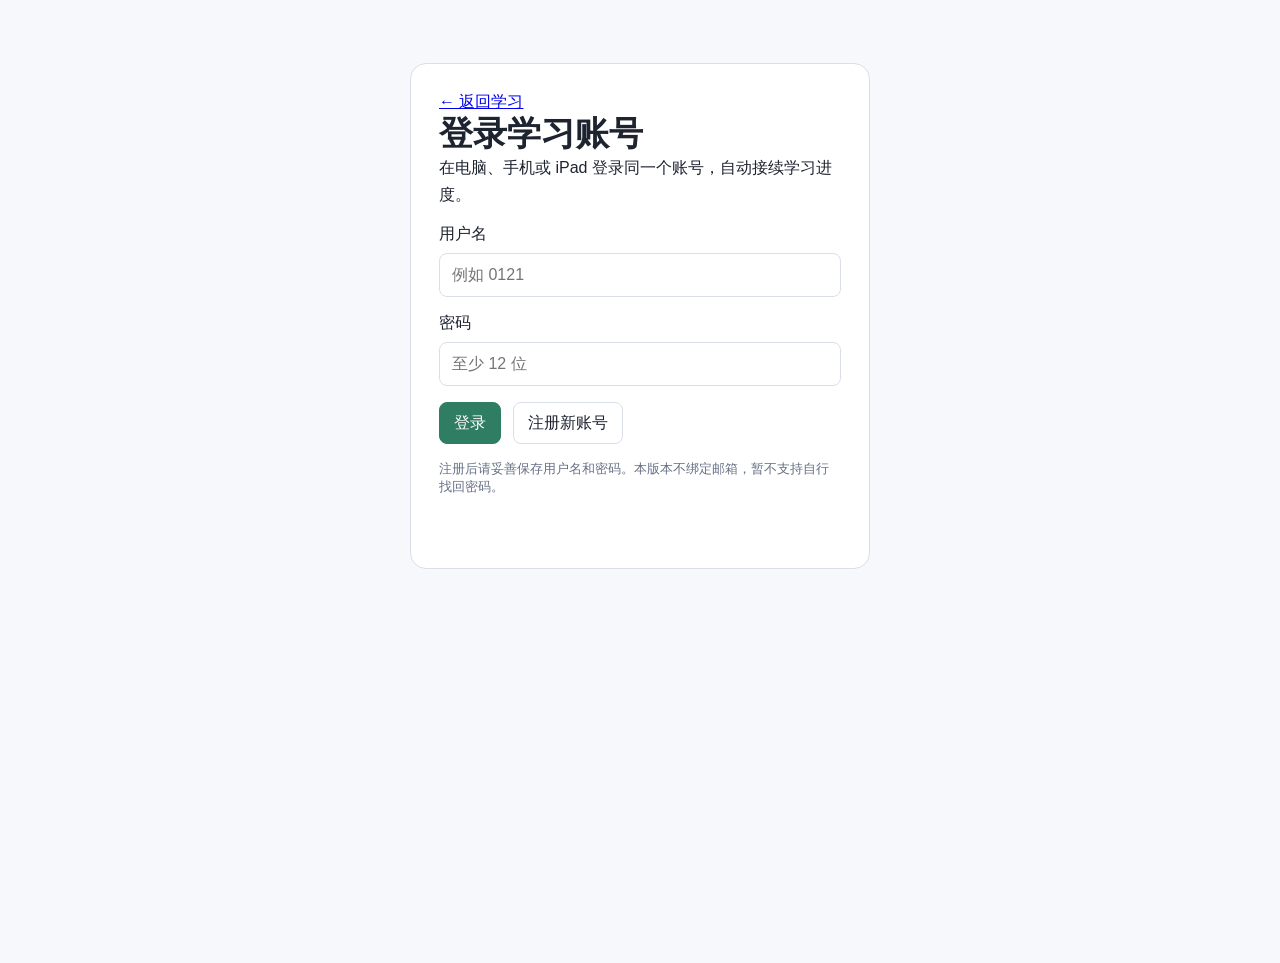
==== account.html @ 09f3261d "Add username-based cloud sync and apparel/swimwear workplace vocabulary" ====
<!doctype html>
<html lang="zh-CN">
<head><meta charset="utf-8"><meta name="viewport" content="width=device-width, initial-scale=1">
<title>学习账号 · TOEIC 700</title><link rel="stylesheet" href="./styles.css?v=cloud-v1">
<style>body{display:block}.auth-card{max-width:460px;margin:7vh auto;padding:28px;background:white;border:1px solid var(--line);border-radius:16px}.auth-card form{display:grid;gap:16px}.auth-card label{display:grid;gap:8px}.auth-card input{padding:12px;border:1px solid var(--line);border-radius:8px;min-width:0}.auth-card p{line-height:1.7}.auth-actions{display:flex;gap:12px;flex-wrap:wrap}.auth-card small{color:var(--muted)}#auth-status{min-height:28px}@media(max-width:500px){.auth-card{margin:20px 12px}}</style>
</head><body><main class="auth-card">
<a href="./">← 返回学习</a><h1>登录学习账号</h1>
<p>在电脑、手机或 iPad 登录同一个账号，自动接续学习进度。</p>
<form id="auth-form">
<label>用户名<input id="username" autocomplete="username" required minlength="3" maxlength="32" pattern="[A-Za-z0-9_\-]{3,32}" placeholder="例如 0121"></label>
<label>密码<input id="password" type="password" autocomplete="current-password" required minlength="12" maxlength="128" placeholder="至少 12 位"></label>
<div class="auth-actions"><button class="primary" type="submit">登录</button><button id="register" type="button">注册新账号</button></div>
<small>注册后请妥善保存用户名和密码。本版本不绑定邮箱，暂不支持自行找回密码。</small>
</form><p id="auth-status" role="status" aria-live="polite"></p>
</main>
<script src="./supabase-config.js?v=cloud-v1"></script>
<script src="./supabase-client-vendor.js?v=2.102.0"></script>
<script src="./cloud-client.js?v=cloud-v1"></script>
<script src="./auth-page.js?v=cloud-v1"></script>
</body></html>
---- styles.css ----
:root {
  color-scheme: light;
  --ink: #1d232f;
  --muted: #667085;
  --line: #d9dee8;
  --paper: #f7f8fb;
  --panel: #ffffff;
  --green: #2f7d62;
  --blue: #315f9f;
  --red: #b4483b;
  --yellow: #f0b64d;
  --shadow: 0 18px 48px rgba(29, 35, 47, 0.12);
}

* {
  box-sizing: border-box;
}

body {
  margin: 0;
  min-height: 100vh;
  display: grid;
  grid-template-columns: 260px 1fr;
  color: var(--ink);
  background: var(--paper);
  font-family: "Segoe UI", "Microsoft YaHei", Arial, sans-serif;
}

button,
input,
select {
  font: inherit;
}

button,
select {
  min-height: 42px;
  border: 1px solid var(--line);
  border-radius: 8px;
  background: #fff;
  color: var(--ink);
  padding: 0 14px;
  cursor: pointer;
}

button:hover,
select:hover {
  border-color: var(--blue);
}

.primary {
  border-color: var(--green);
  background: var(--green);
  color: #fff;
}

.sidebar {
  min-height: 100vh;
  padding: 24px;
  background: #1d232f;
  color: #fff;
}

.brand {
  display: flex;
  align-items: center;
  gap: 12px;
  margin-bottom: 32px;
}

.brand-mark {
  display: grid;
  place-items: center;
  width: 54px;
  height: 54px;
  border-radius: 8px;
  background: var(--yellow);
  color: #1d232f;
  font-weight: 800;
}

.brand strong,
.brand span {
  display: block;
}

.brand span {
  color: #bfc7d5;
  font-size: 13px;
  margin-top: 4px;
}

.tabs {
  display: grid;
  gap: 8px;
}

.tab {
  width: 100%;
  justify-content: flex-start;
  text-align: left;
  border-color: transparent;
  background: transparent;
  color: #d7ddea;
}

.tab.active,
.tab:hover {
  background: #303949;
  color: #fff;
}

.app {
  padding: 32px;
  overflow: auto;
}

.panel {
  display: none;
}

.panel.active {
  display: block;
}

.page-head {
  display: flex;
  align-items: flex-start;
  justify-content: space-between;
  gap: 20px;
  margin-bottom: 24px;
}

.eyebrow {
  margin: 0 0 8px;
  color: var(--green);
  font-weight: 700;
  letter-spacing: 0;
}

h1,
h2,
p {
  margin-top: 0;
}

h1 {
  margin-bottom: 0;
  font-size: 34px;
  line-height: 1.2;
}

.score-card,
.metrics article,
.flashcard,
.quiz,
.timer,
.score-form,
.history,
.mistakes {
  background: var(--panel);
  border: 1px solid var(--line);
  border-radius: 8px;
  box-shadow: var(--shadow);
}

.score-card {
  min-width: 170px;
  padding: 18px;
}

.score-card span,
.metrics span,
.timer span {
  display: block;
  color: var(--muted);
  font-size: 14px;
}

.score-card strong,
.metrics strong,
.timer strong {
  display: block;
  margin-top: 6px;
  font-size: 32px;
}

.metrics {
  display: grid;
  grid-template-columns: repeat(auto-fit, minmax(150px, 1fr));
  gap: 14px;
  margin-bottom: 28px;
}

.word-stats {
  display: grid;
  grid-template-columns: repeat(3, minmax(150px, 1fr));
  gap: 14px;
  margin-top: 16px;
}

.word-stats article {
  padding: 16px;
  border: 1px solid var(--line);
  border-radius: 8px;
  background: #fff;
}

.word-stats span {
  display: block;
  color: var(--muted);
  font-size: 14px;
}

.word-stats strong {
  display: block;
  margin-top: 6px;
  font-size: 28px;
}

.wordbook-summary {
  display: flex;
  align-items: baseline;
  gap: 8px;
  margin-bottom: 14px;
  color: var(--muted);
}

.wordbook-summary strong {
  color: var(--ink);
  font-size: 30px;
}

.wordbook-card {
  min-height: 420px;
  position: relative;
  cursor: default;
}

.wordbook-sequence {
  position: absolute;
  top: 28px;
  right: 32px;
  margin: 0;
  padding: 6px 10px;
  border: 1px solid #d8e6e0;
  border-radius: 999px;
  background: #f1f7f4;
  color: var(--green);
  font-size: 14px;
  font-weight: 700;
  pointer-events: none;
}

.wordbook-card::after {
  content: "";
  position: absolute;
  top: 0;
  right: 0;
  width: 50%;
  height: 100%;
  border-radius: 0 8px 8px 0;
  pointer-events: none;
}

.wordbook-card:hover::after {
  background: rgba(49, 95, 159, 0.035);
}

.training-card {
  display: grid;
  grid-template-columns: minmax(0, 4fr) minmax(120px, 1fr);
  gap: 20px;
  align-content: stretch;
}

.training-content {
  display: grid;
  align-content: center;
  gap: 16px;
  min-width: 0;
}

.vocab-sequence {
  width: max-content;
  margin: -8px 0 0;
  padding: 6px 10px;
  border: 1px solid #d8e6e0;
  border-radius: 999px;
  background: #f1f7f4;
  color: var(--green);
  font-size: 14px;
  font-weight: 700;
}

.training-next-zone {
  width: 100%;
  min-height: 100%;
  border: 1px solid #b9d4c8;
  border-radius: 8px;
  background: #e5f0ec;
  color: var(--green);
  font-weight: 800;
  font-size: 20px;
}

.training-next-zone:hover {
  background: #d7e9e1;
  border-color: var(--green);
}

.metrics article {
  padding: 18px;
}

.band {
  padding: 26px 0;
}

.section-title {
  display: flex;
  align-items: end;
  justify-content: space-between;
  gap: 20px;
  margin-bottom: 16px;
}

.section-title p {
  color: var(--muted);
}

.cloud-sync-card {
  display: grid;
  grid-template-columns: minmax(220px, 1.1fr) minmax(180px, 0.9fr) auto;
  gap: 12px;
  align-items: end;
  padding: 18px;
  border: 1px solid var(--line);
  border-radius: 8px;
  background: #fff;
}

.cloud-sync-card label {
  display: grid;
  gap: 8px;
  color: var(--muted);
  font-size: 14px;
}

.cloud-sync-card .check-row {
  display: flex;
  align-items: center;
  gap: 8px;
  min-height: 44px;
  color: var(--ink);
}

.cloud-sync-card .check-row input {
  width: 20px;
  height: 20px;
  min-height: 20px;
}

.cloud-actions {
  grid-column: 1 / -1;
  display: flex;
  flex-wrap: wrap;
  gap: 10px;
}

.cloud-status {
  grid-column: 1 / -1;
  margin: 0;
  color: var(--muted);
}

.cloud-status.error {
  color: var(--red);
}

.cloud-status.ok {
  color: var(--green);
}

.timeline,
.task-list {
  display: grid;
  gap: 12px;
}

.phase,
.task {
  display: grid;
  grid-template-columns: 120px 1fr auto;
  gap: 16px;
  align-items: center;
  padding: 18px;
  border: 1px solid var(--line);
  border-radius: 8px;
  background: #fff;
}

.phase strong,
.task strong {
  display: block;
  margin-bottom: 4px;
}

.phase p,
.task p {
  margin: 0;
  color: var(--muted);
}

.task input {
  width: 22px;
  height: 22px;
}

.actions {
  display: flex;
  gap: 10px;
  flex-wrap: wrap;
}

.wordbook-search {
  min-height: 42px;
  width: min(280px, 100%);
  border: 1px solid var(--line);
  border-radius: 8px;
  background: #fff;
  color: var(--ink);
  padding: 0 14px;
}

.wordbook-search:focus {
  outline: 2px solid rgba(49, 95, 159, 0.18);
  border-color: var(--blue);
}

.flashcard {
  min-height: 360px;
  display: grid;
  align-content: center;
  gap: 16px;
  padding: 42px;
}

.flashcard > span,
.training-content > span {
  width: max-content;
  padding: 6px 10px;
  border-radius: 999px;
  background: #e5f0ec;
  color: var(--green);
  font-weight: 700;
}

.flashcard h2 {
  margin: 0;
  font-size: 60px;
}

.flashcard p {
  font-size: 26px;
}

.flashcard .vocab-sequence {
  font-size: 14px;
}

blockquote {
  margin: 0;
  padding-left: 18px;
  border-left: 4px solid var(--yellow);
  color: var(--muted);
  font-size: 20px;
}

.grammar-pair-row,
.grammar-pair-example,
.grammar-pair-translation {
  display: block;
  width: auto;
  padding: 0;
  border-radius: 0;
  background: transparent;
  color: inherit;
  margin-bottom: 12px;
  line-height: 1.45;
}

.grammar-pair-section-title {
  display: block;
  width: auto;
  padding: 0;
  border-radius: 0;
  background: transparent;
  color: var(--blue);
  font-size: 16px;
  font-weight: 700;
  margin-bottom: 8px;
}

.grammar-pair-row strong,
.grammar-pair-example strong,
.grammar-pair-translation strong {
  color: var(--blue);
  font-size: 17px;
}

.grammar-pair-row {
  font-size: 20px;
}

.grammar-pair-row strong {
  margin-right: 10px;
}

.grammar-pair-meaning {
  display: inline;
  color: var(--ink);
  font-size: inherit;
}

.grammar-pair-example {
  color: var(--muted);
  font-size: 20px;
}

.grammar-pair-translation {
  color: var(--ink);
  font-size: 20px;
}

.grammar-pair-row:last-child,
.grammar-pair-example:last-child,
.grammar-pair-translation:last-child {
  margin-bottom: 0;
}

.example-token {
  display: inline;
  width: auto;
  border: 0;
  min-height: auto;
  padding: 2px 3px;
  border-radius: 4px;
  background: transparent;
  color: inherit;
  font: inherit;
  line-height: 1.6;
  text-align: inherit;
  vertical-align: baseline;
}

.example-token:hover {
  background: #eef2f7;
  color: var(--blue);
}

.token-translation {
  margin: -6px 0 0;
  color: var(--blue);
  font-size: 16px;
  font-weight: 700;
}

.translation {
  margin: -8px 0 0;
  color: var(--ink);
  font-size: 18px;
}

.word-meta {
  display: grid;
  gap: 6px;
  padding-top: 10px;
  border-top: 1px solid var(--line);
}

.word-meta strong {
  color: var(--blue);
}

.word-meta span {
  color: var(--muted);
}

.word-mode-label {
  margin: 0;
  color: var(--green);
  font-size: 16px;
  font-weight: 700;
}

.wordbook-pos {
  width: max-content;
  margin: -8px 0 0;
  padding: 6px 10px;
  border: 1px solid #cfe2db;
  border-radius: 999px;
  background: #f1f7f4;
  color: var(--green);
  font-size: 16px;
  font-weight: 700;
}

.word-choice-grid {
  display: grid;
  grid-template-columns: repeat(2, minmax(180px, 1fr));
  gap: 10px;
}

.word-option {
  min-height: 58px;
  text-align: left;
  white-space: normal;
  line-height: 1.4;
}

.word-option.correct {
  border-color: var(--green);
  background: #e5f0ec;
}

.word-option.wrong {
  border-color: var(--red);
  background: #fae9e6;
}

textarea {
  width: 100%;
  min-height: 140px;
  resize: vertical;
  border: 1px solid var(--line);
  border-radius: 8px;
  padding: 12px;
  font: inherit;
  line-height: 1.5;
}

.quiz {
  padding: 28px;
}

.quiz-top {
  display: flex;
  justify-content: space-between;
  gap: 12px;
  align-items: center;
  margin-bottom: 18px;
}

.passage {
  color: var(--muted);
  line-height: 1.7;
  white-space: pre-wrap;
}

.options {
  display: grid;
  gap: 10px;
  margin: 20px 0;
}

.option {
  text-align: left;
  min-height: 50px;
}

.option.correct {
  border-color: var(--green);
  background: #e5f0ec;
}

.option.wrong {
  border-color: var(--red);
  background: #fae9e6;
}

.feedback {
  min-height: 48px;
  color: var(--muted);
}

.mock-grid {
  display: grid;
  grid-template-columns: 280px 1fr;
  gap: 16px;
}

.timer {
  display: grid;
  place-items: center;
  min-height: 210px;
}

.timer strong {
  font-size: 56px;
}

.score-form {
  display: grid;
  gap: 14px;
  padding: 22px;
}

.score-form label {
  display: grid;
  gap: 8px;
  color: var(--muted);
}

input {
  min-height: 44px;
  border: 1px solid var(--line);
  border-radius: 8px;
  padding: 0 12px;
}

.history,
.mistakes {
  margin-top: 16px;
  padding: 18px;
}

.history-row,
.mistake-row {
  display: grid;
  gap: 6px;
  padding: 14px 0;
  border-bottom: 1px solid var(--line);
}

.history-row:last-child,
.mistake-row:last-child {
  border-bottom: 0;
}

.empty {
  color: var(--muted);
}

@media (max-width: 860px) {
  body {
    grid-template-columns: 1fr;
  }

  .sidebar {
    min-height: auto;
    padding: 16px;
  }

  .tabs {
    grid-template-columns: repeat(3, 1fr);
  }

  .app {
    padding: 20px;
  }

  .page-head,
  .section-title {
    display: grid;
  }

  .metrics,
  .word-stats,
  .word-choice-grid,
  .mock-grid,
  .cloud-sync-card {
    grid-template-columns: 1fr;
  }

  .training-card {
    grid-template-columns: 1fr;
  }

  .training-next-zone {
    min-height: 64px;
  }

  .phase,
  .task {
    grid-template-columns: 1fr auto;
  }

  .phase > span {
    grid-column: 1 / -1;
  }

  .flashcard h2 {
    font-size: 42px;
  }
}

.account-panel { display: grid; gap: 10px; margin: 24px 0; }
.account-panel select, .account-panel button { width: 100%; min-width: 0; }
.account-panel p { margin: 0; font-size: 12px; color: #d2dae8; line-height: 1.6; }
.account-panel #account-status:empty { display: none; }
[hidden] { display: none !important; }
.account-panel a { color: #c1ddff; line-height: 1.6; }
#cloud-account-tools details { margin-top: 20px; }
#cloud-account-tools summary { cursor: pointer; }
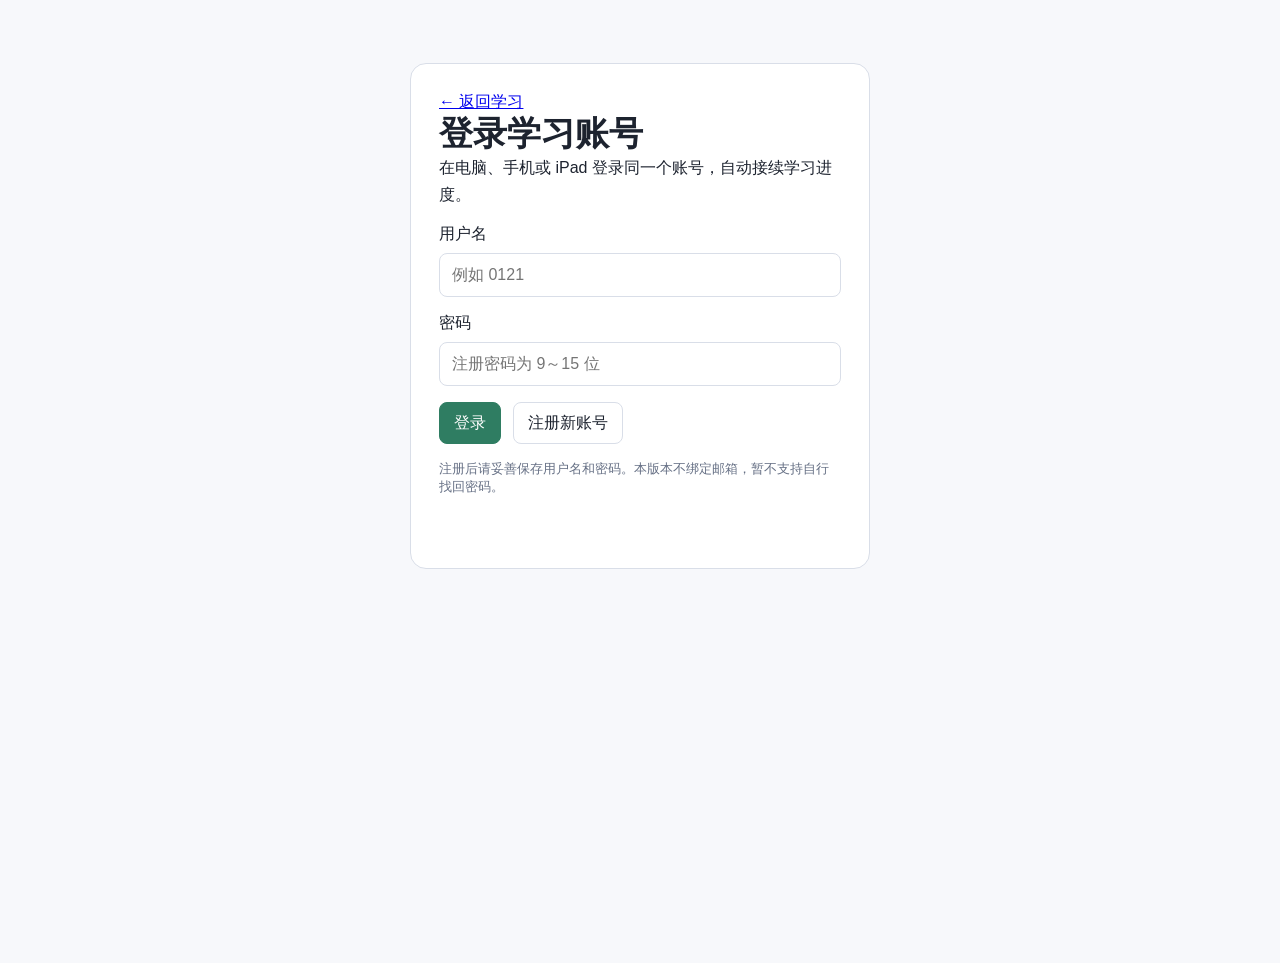
==== commit 1725dc06: "Set registration passwords to 9–15 characters while preserving existing logins" ====
--- a/account.html
+++ b/account.html
@@ -8,7 +8,7 @@
 <p>在电脑、手机或 iPad 登录同一个账号，自动接续学习进度。</p>
 <form id="auth-form">
 <label>用户名<input id="username" autocomplete="username" required minlength="3" maxlength="32" pattern="[A-Za-z0-9_\-]{3,32}" placeholder="例如 0121"></label>
-<label>密码<input id="password" type="password" autocomplete="current-password" required minlength="12" maxlength="128" placeholder="至少 12 位"></label>
+<label>密码<input id="password" type="password" autocomplete="current-password" required placeholder="注册密码为 9～15 位"></label>
 <div class="auth-actions"><button class="primary" type="submit">登录</button><button id="register" type="button">注册新账号</button></div>
 <small>注册后请妥善保存用户名和密码。本版本不绑定邮箱，暂不支持自行找回密码。</small>
 </form><p id="auth-status" role="status" aria-live="polite"></p>
@@ -16,5 +16,5 @@
 <script src="./supabase-config.js?v=cloud-v1"></script>
 <script src="./supabase-client-vendor.js?v=2.102.0"></script>
 <script src="./cloud-client.js?v=cloud-v1"></script>
-<script src="./auth-page.js?v=cloud-v1"></script>
+<script src="./auth-page.js?v=password-9-15"></script>
 </body></html>
